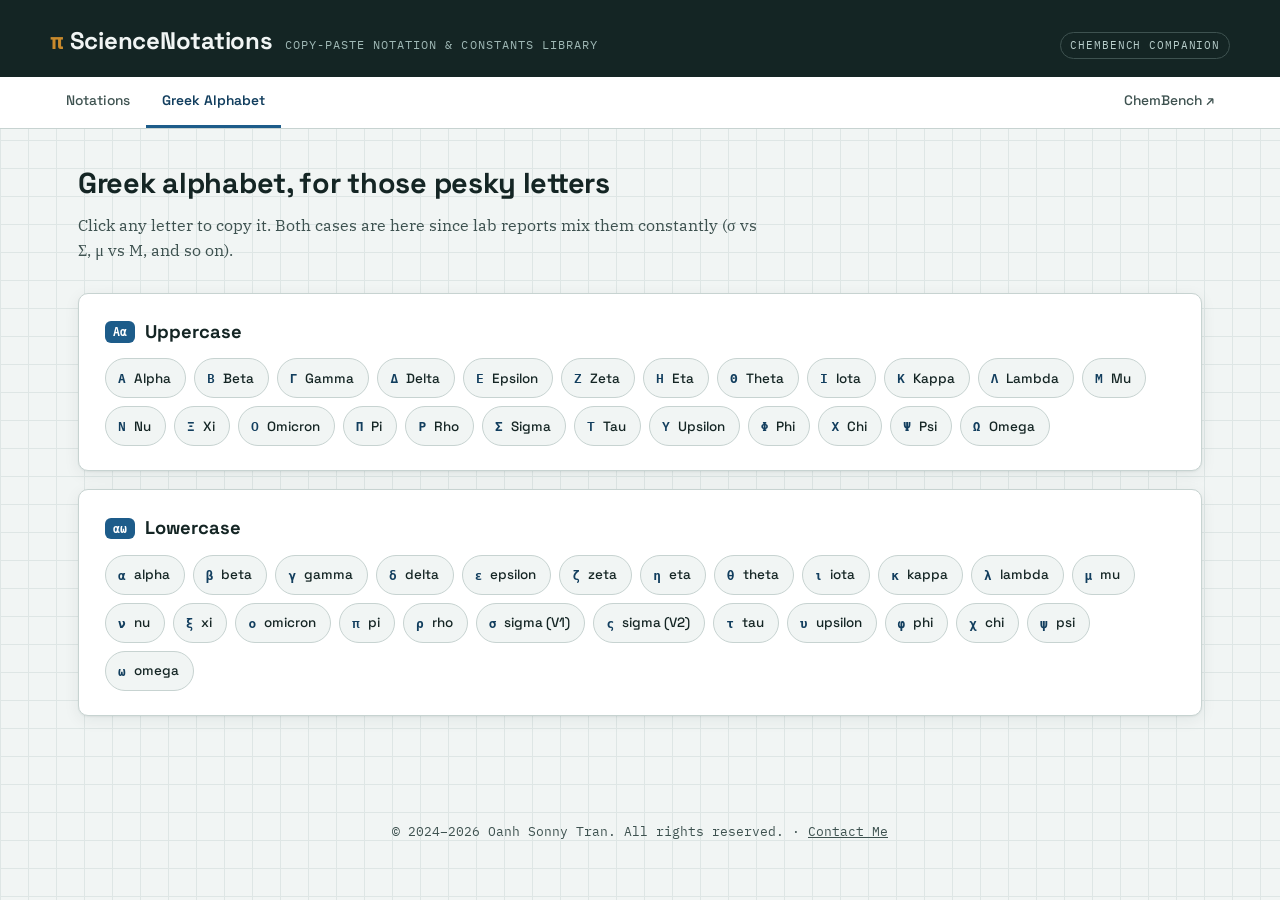
==== greek-alphabet.html @ dbe852f6 "Minor grammar Changes" ====
<!DOCTYPE html>
<html lang="en">
<head>
<meta charset="UTF-8">
<meta name="viewport" content="width=device-width, initial-scale=1.0">
<title>Greek Alphabet — ScienceNotations</title>
<link rel="preconnect" href="https://fonts.googleapis.com">
<link rel="preconnect" href="https://fonts.gstatic.com" crossorigin>
<link href="https://fonts.googleapis.com/css2?family=Space+Grotesk:wght@400;500;600;700&family=IBM+Plex+Serif:ital,wght@0,400;0,500;0,600;1,400&family=IBM+Plex+Mono:wght@400;500;600&display=swap" rel="stylesheet">
<link rel="stylesheet" href="styles.css">
</head>
<body>

<header>
  <div class="header-inner">
    <div class="brand">
      <h1><span class="glyph">π</span> ScienceNotations</h1>
      <span class="eyebrow">copy-paste notation & constants library</span>
    </div>
    <a class="badge" href="https://o-tran.github.io/chembench/" target="_blank" rel="noopener">chembench companion</a>
  </div>
</header>

<nav>
  <div class="nav-inner">
    <a class="nav-link" href="index.html">Notations</a>
    <a class="nav-link active" href="greek-alphabet.html">Greek Alphabet</a>
    <a class="nav-link external" href="https://o-tran.github.io/chembench/" target="_blank" rel="noopener">ChemBench ↗</a>
  </div>
</nav>

<main>
  <div class="hero">
    <h2>Greek alphabet, for those pesky letters</h2>
    <p>Click any letter to copy it. Both cases are here since lab reports mix them constantly (σ vs Σ, μ vs M, and so on).</p>
  </div>

  <div class="sections">
    <section class="notation-section">
      <h2><span class="section-index">Αα</span> Uppercase</h2>
      <div class="copy-grid">
        <button class="copy-chip" onclick="copyPlain('Α', this)"><span class="sym">Α</span> Alpha</button>
        <button class="copy-chip" onclick="copyPlain('B', this)"><span class="sym">B</span> Beta</button>
        <button class="copy-chip" onclick="copyPlain('Γ', this)"><span class="sym">Γ</span> Gamma</button>
        <button class="copy-chip" onclick="copyPlain('Δ', this)"><span class="sym">Δ</span> Delta</button>
        <button class="copy-chip" onclick="copyPlain('E', this)"><span class="sym">E</span> Epsilon</button>
        <button class="copy-chip" onclick="copyPlain('Z', this)"><span class="sym">Z</span> Zeta</button>
        <button class="copy-chip" onclick="copyPlain('H', this)"><span class="sym">H</span> Eta</button>
        <button class="copy-chip" onclick="copyPlain('Θ', this)"><span class="sym">Θ</span> Theta</button>
        <button class="copy-chip" onclick="copyPlain('I', this)"><span class="sym">I</span> Iota</button>
        <button class="copy-chip" onclick="copyPlain('K', this)"><span class="sym">K</span> Kappa</button>
        <button class="copy-chip" onclick="copyPlain('Λ', this)"><span class="sym">Λ</span> Lambda</button>
        <button class="copy-chip" onclick="copyPlain('M', this)"><span class="sym">M</span> Mu</button>
        <button class="copy-chip" onclick="copyPlain('N', this)"><span class="sym">N</span> Nu</button>
        <button class="copy-chip" onclick="copyPlain('Ξ', this)"><span class="sym">Ξ</span> Xi</button>
        <button class="copy-chip" onclick="copyPlain('O', this)"><span class="sym">O</span> Omicron</button>
        <button class="copy-chip" onclick="copyPlain('Π', this)"><span class="sym">Π</span> Pi</button>
        <button class="copy-chip" onclick="copyPlain('Ρ', this)"><span class="sym">Ρ</span> Rho</button>
        <button class="copy-chip" onclick="copyPlain('Σ', this)"><span class="sym">Σ</span> Sigma</button>
        <button class="copy-chip" onclick="copyPlain('T', this)"><span class="sym">T</span> Tau</button>
        <button class="copy-chip" onclick="copyPlain('Y', this)"><span class="sym">Y</span> Upsilon</button>
        <button class="copy-chip" onclick="copyPlain('Φ', this)"><span class="sym">Φ</span> Phi</button>
        <button class="copy-chip" onclick="copyPlain('Χ', this)"><span class="sym">Χ</span> Chi</button>
        <button class="copy-chip" onclick="copyPlain('Ψ', this)"><span class="sym">Ψ</span> Psi</button>
        <button class="copy-chip" onclick="copyPlain('Ω', this)"><span class="sym">Ω</span> Omega</button>
      </div>
    </section>

    <section class="notation-section">
      <h2><span class="section-index">αω</span> Lowercase</h2>
      <div class="copy-grid">
        <button class="copy-chip" onclick="copyPlain('α', this)"><span class="sym">α</span> alpha</button>
        <button class="copy-chip" onclick="copyPlain('β', this)"><span class="sym">β</span> beta</button>
        <button class="copy-chip" onclick="copyPlain('γ', this)"><span class="sym">γ</span> gamma</button>
        <button class="copy-chip" onclick="copyPlain('δ', this)"><span class="sym">δ</span> delta</button>
        <button class="copy-chip" onclick="copyPlain('ε', this)"><span class="sym">ε</span> epsilon</button>
        <button class="copy-chip" onclick="copyPlain('ζ', this)"><span class="sym">ζ</span> zeta</button>
        <button class="copy-chip" onclick="copyPlain('η', this)"><span class="sym">η</span> eta</button>
        <button class="copy-chip" onclick="copyPlain('θ', this)"><span class="sym">θ</span> theta</button>
        <button class="copy-chip" onclick="copyPlain('ι', this)"><span class="sym">ι</span> iota</button>
        <button class="copy-chip" onclick="copyPlain('κ', this)"><span class="sym">κ</span> kappa</button>
        <button class="copy-chip" onclick="copyPlain('λ', this)"><span class="sym">λ</span> lambda</button>
        <button class="copy-chip" onclick="copyPlain('μ', this)"><span class="sym">μ</span> mu</button>
        <button class="copy-chip" onclick="copyPlain('ν', this)"><span class="sym">ν</span> nu</button>
        <button class="copy-chip" onclick="copyPlain('ξ', this)"><span class="sym">ξ</span> xi</button>
        <button class="copy-chip" onclick="copyPlain('ο', this)"><span class="sym">ο</span> omicron</button>
        <button class="copy-chip" onclick="copyPlain('π', this)"><span class="sym">π</span> pi</button>
        <button class="copy-chip" onclick="copyPlain('ρ', this)"><span class="sym">ρ</span> rho</button>
        <button class="copy-chip" onclick="copyPlain('σ', this)"><span class="sym">σ</span> sigma (V1)</button>
        <button class="copy-chip" onclick="copyPlain('ς', this)"><span class="sym">ς</span> sigma (V2)</button>
        <button class="copy-chip" onclick="copyPlain('τ', this)"><span class="sym">τ</span> tau</button>
        <button class="copy-chip" onclick="copyPlain('υ', this)"><span class="sym">υ</span> upsilon</button>
        <button class="copy-chip" onclick="copyPlain('φ', this)"><span class="sym">φ</span> phi</button>
        <button class="copy-chip" onclick="copyPlain('χ', this)"><span class="sym">χ</span> chi</button>
        <button class="copy-chip" onclick="copyPlain('ψ', this)"><span class="sym">ψ</span> psi</button>
        <button class="copy-chip" onclick="copyPlain('ω', this)"><span class="sym">ω</span> omega</button>
      </div>
    </section>
  </div>
</main>

<footer>
  © 2024–2026 Oanh Sonny Tran. All rights reserved. · <a href="mailto:otxtra1234@gmail.com">Contact Me</a>
</footer>

<div class="toast" id="toast"></div>

<script src="script.js"></script>
</body>
</html>
---- styles.css ----
:root {
  --paper: #F1F5F4;
  --panel: #FFFFFF;
  --ink: #142524;
  --ink-soft: #3E5250;
  --line: #C7D3D1;
  --line-soft: #DEE6E5;
  --blue: #1D5C8A;
  --blue-deep: #123E5E;
  --purple: #6B3FA0;
  --correct: #2F8F5B;
  --correct-bg: #E7F5EC;
  --incorrect: #C1443C;
  --incorrect-bg: #FBEAE8;
  --amber: #C98A2C;
  --amber-bg: #FBF1E1;
  --radius: 10px;
  --shadow: 0 1px 2px rgba(20,37,36,0.06), 0 4px 16px rgba(20,37,36,0.07);
}

* { box-sizing: border-box; }
html { scroll-behavior: smooth; }

body {
  margin: 0;
  background: var(--paper);
  background-image:
    linear-gradient(var(--line-soft) 1px, transparent 1px),
    linear-gradient(90deg, var(--line-soft) 1px, transparent 1px);
  background-size: 28px 28px;
  background-attachment: fixed;
  color: var(--ink);
  font-family: 'IBM Plex Serif', serif;
  line-height: 1.55;
}
.mono { font-family: 'IBM Plex Mono', monospace; }
a { color: var(--blue-deep); }
sub, sup { font-size: 0.72em; }

/* ---------- header / nav ---------- */
header {
  background: var(--ink);
  color: var(--paper);
  padding: 22px 28px 18px;
}
.header-inner { max-width: 1180px; margin: 0 auto; display: flex; align-items: baseline; justify-content: space-between; flex-wrap: wrap; gap: 8px; }
.brand { display: flex; align-items: baseline; gap: 12px; }
.brand h1 { font-family: 'Space Grotesk', sans-serif; font-weight: 700; font-size: 1.5rem; margin: 0; letter-spacing: -0.01em; }
.brand h1 .glyph { color: var(--amber); }
.eyebrow { font-family: 'IBM Plex Mono', monospace; font-size: 0.72rem; letter-spacing: 0.09em; text-transform: uppercase; color: #9FB8B5; }
.badge { font-family: 'IBM Plex Mono', monospace; font-size: 0.68rem; letter-spacing: 0.08em; text-transform: uppercase; border: 1px solid #3E5250; color: #B9CFCC; padding: 4px 9px; border-radius: 20px; text-decoration: none; }

nav { background: var(--panel); border-bottom: 1px solid var(--line); position: sticky; top: 0; z-index: 20; }
.nav-inner { max-width: 1180px; margin: 0 auto; display: flex; overflow-x: auto; }
.nav-link {
  font-family: 'Space Grotesk', sans-serif; font-size: 0.86rem; font-weight: 500;
  background: none; border: none; cursor: pointer; text-decoration: none;
  padding: 13px 16px; color: var(--ink-soft); border-bottom: 3px solid transparent;
  white-space: nowrap; display: flex; align-items: center; gap: 6px;
}
.nav-link.active { color: var(--blue-deep); border-bottom-color: var(--blue); font-weight: 600; }
.nav-link:not(.active):hover { color: var(--ink); background: var(--paper); }
.nav-link.external { margin-left: auto; }

main { max-width: 1180px; margin: 0 auto; padding: 32px 28px 80px; }

/* ---------- hero ---------- */
.hero { margin-bottom: 30px; }
.hero h2 { font-family: 'Space Grotesk', sans-serif; font-size: 1.8rem; margin: 0 0 8px; letter-spacing: -0.01em; }
.hero p { color: var(--ink-soft); max-width: 68ch; margin: 0 0 6px; }
.hero ol { color: var(--ink-soft); max-width: 68ch; margin: 10px 0 0; padding-left: 20px; }
.hero ol li { margin-bottom: 3px; }

/* ---------- layout: sticky contents sidebar + sections ---------- */
.workbench { display: grid; grid-template-columns: 220px 1fr; gap: 22px; align-items: start; }
@media (max-width: 800px) { .workbench { grid-template-columns: 1fr; } .toc { position: static; } }

.toc {
  position: sticky; top: 70px;
  background: var(--panel); border: 1px solid var(--line); border-radius: var(--radius);
  padding: 16px; box-shadow: var(--shadow);
  max-height: calc(100vh - 100px); overflow-y: auto;
}
.toc-label { font-family: 'IBM Plex Mono', monospace; font-size: 0.62rem; letter-spacing: 0.08em; text-transform: uppercase; color: var(--ink-soft); margin-bottom: 10px; display: block; }
.toc ul { list-style: none; margin: 0; padding: 0; display: flex; flex-direction: column; gap: 2px; }
.toc a {
  display: block; font-family: 'Space Grotesk', sans-serif; font-size: 0.82rem; font-weight: 500;
  color: var(--ink-soft); text-decoration: none; padding: 6px 8px; border-radius: 6px; border-left: 3px solid transparent;
}
.toc a:hover { background: var(--paper); color: var(--ink); }
.toc a.active-section { border-left-color: var(--blue); color: var(--blue-deep); background: var(--paper); font-weight: 600; }

/* ---------- notation sections ---------- */
.sections { display: flex; flex-direction: column; gap: 18px; }
.notation-section {
  background: var(--panel); border: 1px solid var(--line); border-radius: var(--radius);
  box-shadow: var(--shadow); padding: 24px 26px; scroll-margin-top: 76px;
}
.notation-section h2 {
  font-family: 'Space Grotesk', sans-serif; font-size: 1.15rem; margin: 0 0 4px;
  display: flex; align-items: center; gap: 10px;
}
.section-index {
  font-family: 'IBM Plex Mono', monospace; font-size: 0.72rem; color: white; background: var(--blue);
  border-radius: 6px; padding: 2px 8px; font-weight: 600;
}
.notation-section h4 {
  font-family: 'Space Grotesk', sans-serif; font-size: 0.85rem; font-weight: 600; color: var(--ink-soft);
  text-transform: uppercase; letter-spacing: 0.04em; margin: 18px 0 10px;
}
.notation-section h4:first-of-type { margin-top: 16px; }

/* ---------- copy chips ---------- */
.copy-grid { display: flex; flex-wrap: wrap; gap: 8px; margin-top: 12px; }
.copy-chip {
  background: var(--paper); border: 1.5px solid var(--line); border-radius: 20px;
  padding: 8px 14px 8px 12px; font-family: 'Space Grotesk', sans-serif; font-size: 0.84rem; font-weight: 500;
  color: var(--ink); cursor: pointer; display: inline-flex; align-items: center; gap: 8px;
  transition: border-color .12s ease, background .12s ease, transform .08s ease;
}
.copy-chip .sym { font-family: 'IBM Plex Mono', monospace; font-weight: 600; color: var(--blue-deep); font-size: 0.95em; }
.copy-chip:hover { border-color: var(--blue); background: var(--panel); }
.copy-chip:active { transform: scale(0.96); }
.copy-chip.copied { border-color: var(--correct); background: var(--correct-bg); }
.copy-chip.copied .sym { color: var(--correct); }

.copy-grid.constants .copy-chip .sym { color: var(--amber); }
.copy-grid.constants .copy-chip:hover { border-color: var(--amber); }
.copy-grid.constants .copy-chip.copied { border-color: var(--correct); background: var(--correct-bg); }
.copy-grid.constants .copy-chip.copied .sym { color: var(--correct); }

footer { text-align: center; padding: 26px; color: var(--ink-soft); font-size: 0.8rem; font-family: 'IBM Plex Mono', monospace; }
footer a { color: var(--ink-soft); }

.toast {
  position: fixed; bottom: 22px; left: 50%; transform: translateX(-50%) translateY(20px);
  background: var(--ink); color: var(--paper); padding: 11px 20px; border-radius: 8px; font-family: 'Space Grotesk', sans-serif;
  font-size: 0.85rem; opacity: 0; transition: opacity .25s ease, transform .25s ease; pointer-events: none; z-index: 50;
  max-width: 90vw; text-align: center;
}
.toast .toast-sym { font-family: 'IBM Plex Mono', monospace; color: var(--amber); margin-left: 4px; }
.toast.show { opacity: 1; transform: translateX(-50%) translateY(0); }

@media (prefers-reduced-motion: reduce) {
  * { transition: none !important; scroll-behavior: auto !important; }
}
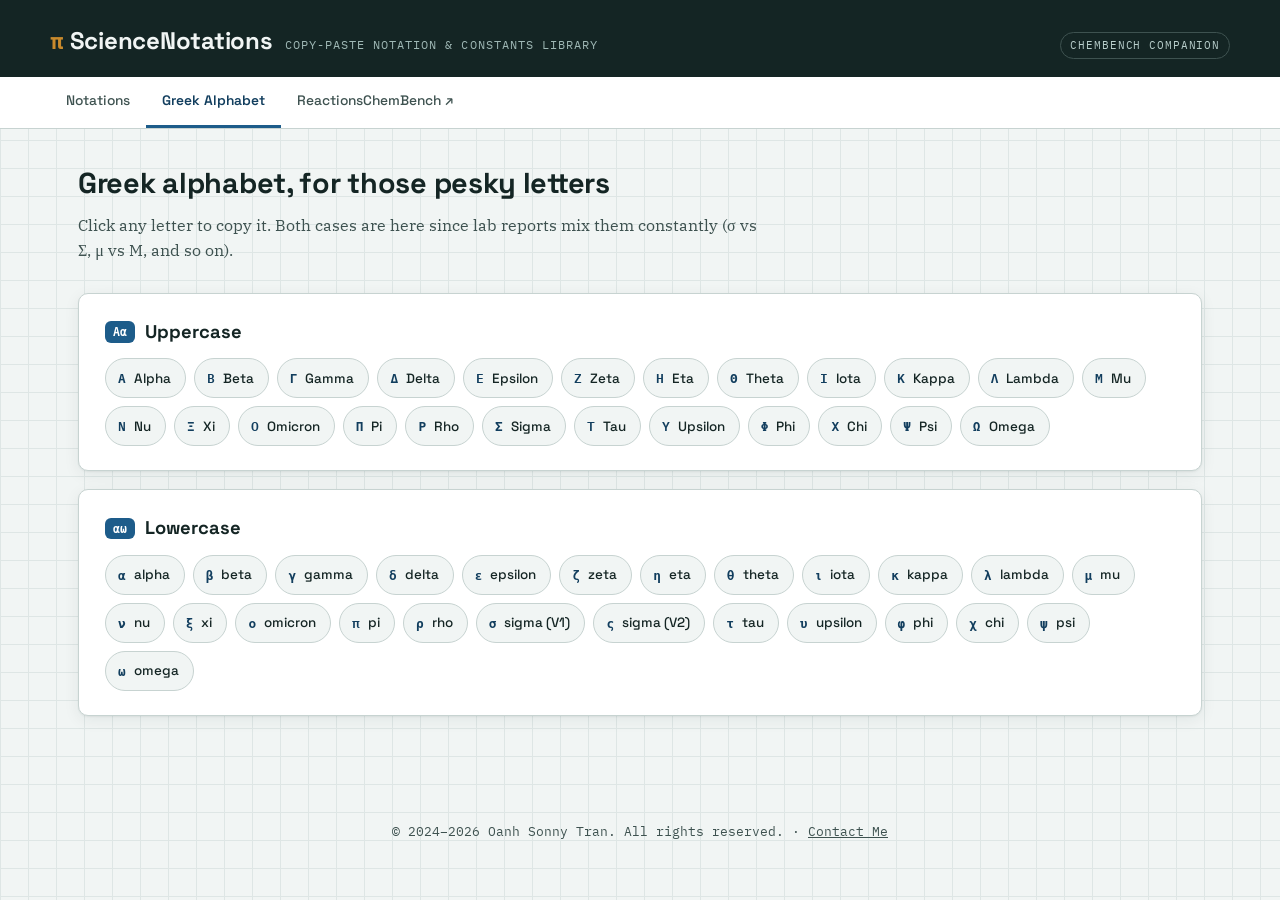
==== commit 1a0d29d0: "Update greek-alphabet.html" ====
--- a/greek-alphabet.html
+++ b/greek-alphabet.html
@@ -25,6 +25,7 @@
   <div class="nav-inner">
     <a class="nav-link" href="index.html">Notations</a>
     <a class="nav-link active" href="greek-alphabet.html">Greek Alphabet</a>
+    <a class="nav-link" href="reactions.html">Reactions</a.
     <a class="nav-link external" href="https://o-tran.github.io/chembench/" target="_blank" rel="noopener">ChemBench ↗</a>
   </div>
 </nav>
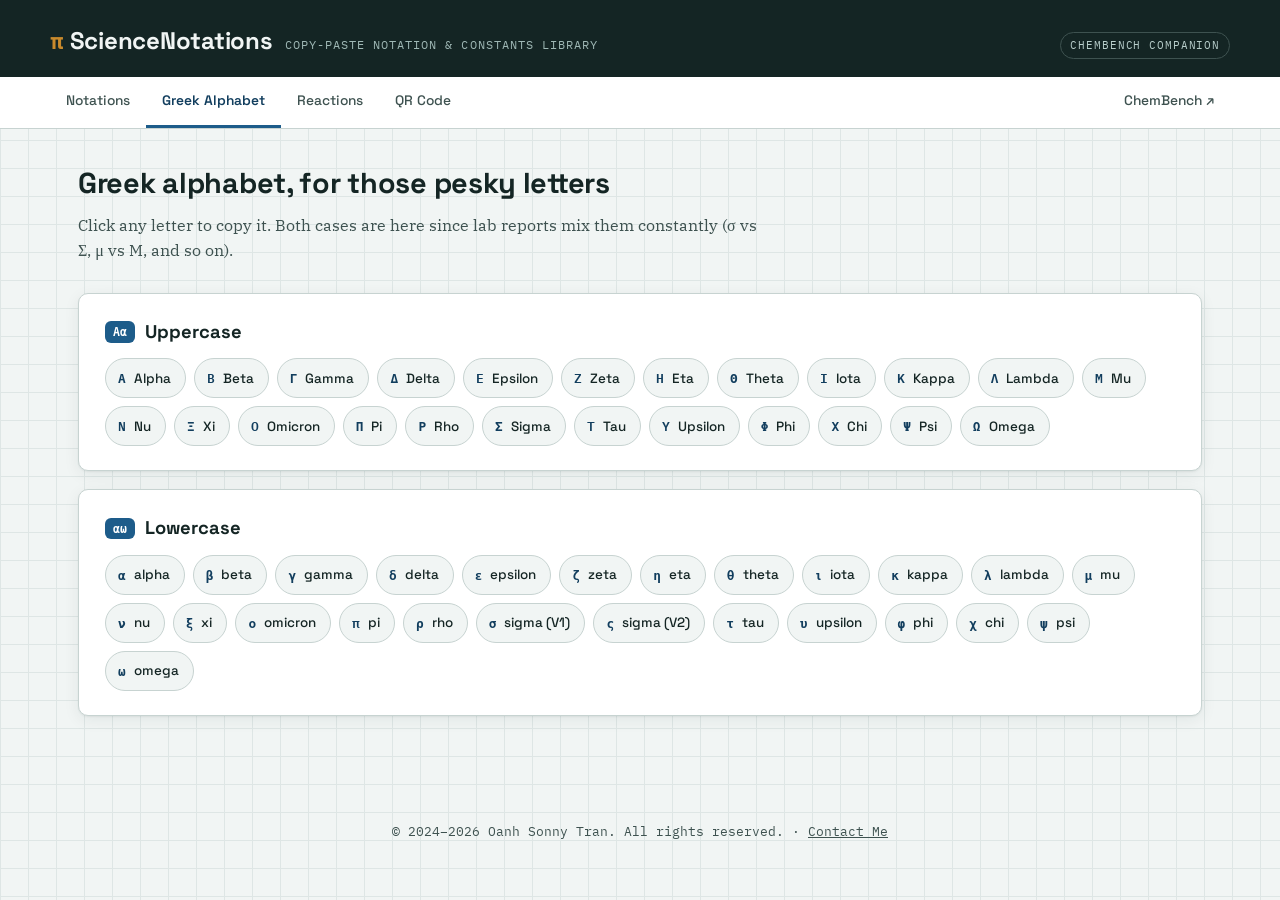
==== commit 73be1853: "QR generator added QR generator page" ====
--- a/greek-alphabet.html
+++ b/greek-alphabet.html
@@ -25,7 +25,8 @@
   <div class="nav-inner">
     <a class="nav-link" href="index.html">Notations</a>
     <a class="nav-link active" href="greek-alphabet.html">Greek Alphabet</a>
-    <a class="nav-link" href="reactions.html">Reactions</a.
+    <a class="nav-link" href="reactions.html">Reactions</a>
+    <a class="nav-link" href="qr-generator.html">QR Code</a>
     <a class="nav-link external" href="https://o-tran.github.io/chembench/" target="_blank" rel="noopener">ChemBench ↗</a>
   </div>
 </nav>
--- a/styles.css
+++ b/styles.css
@@ -129,6 +129,79 @@
 .copy-grid.constants .copy-chip.copied { border-color: var(--correct); background: var(--correct-bg); }
 .copy-grid.constants .copy-chip.copied .sym { color: var(--correct); }
 
+/* ---------- reaction chips (Reactions page) ---------- */
+.reaction-grid { display: grid; grid-template-columns: repeat(auto-fill, minmax(260px, 1fr)); gap: 10px; }
+.reaction-chip {
+  border-radius: var(--radius); padding: 12px 16px; flex-direction: column; align-items: flex-start;
+  gap: 4px; width: 100%; text-align: left;
+}
+.reaction-chip .sym { font-size: 1rem; line-height: 1.35; white-space: normal; word-break: break-word; }
+.reaction-chip .rx-label {
+  font-family: 'Space Grotesk', sans-serif; font-weight: 500; font-size: 0.72rem;
+  color: var(--ink-soft); text-transform: uppercase; letter-spacing: 0.03em;
+}
+.reaction-chip.copied .rx-label { color: var(--correct); }
+
+/* ---------- QR code generator page ---------- */
+.qr-layout { display: grid; grid-template-columns: minmax(280px, 380px) 1fr; gap: 22px; align-items: start; }
+@media (max-width: 800px) { .qr-layout { grid-template-columns: 1fr; } }
+
+.qr-panel {
+  background: var(--panel); border: 1px solid var(--line); border-radius: var(--radius);
+  box-shadow: var(--shadow); padding: 24px 26px;
+}
+.qr-panel h2 {
+  font-family: 'Space Grotesk', sans-serif; font-size: 1.05rem; margin: 0 0 16px;
+  display: flex; align-items: center; gap: 10px;
+}
+
+.qr-field { margin-bottom: 16px; }
+.qr-field label {
+  display: block; font-family: 'Space Grotesk', sans-serif; font-size: 0.78rem; font-weight: 600;
+  color: var(--ink-soft); text-transform: uppercase; letter-spacing: 0.03em; margin-bottom: 6px;
+}
+.qr-field textarea, .qr-field select {
+  width: 100%; font-family: 'IBM Plex Mono', monospace; font-size: 0.88rem; color: var(--ink);
+  background: var(--paper); border: 1.5px solid var(--line); border-radius: 8px; padding: 10px 12px;
+  resize: vertical;
+}
+.qr-field textarea { min-height: 90px; }
+.qr-field textarea:focus, .qr-field select:focus { outline: none; border-color: var(--blue); }
+.qr-row { display: flex; gap: 10px; }
+.qr-row .qr-field { flex: 1; margin-bottom: 0; }
+
+.qr-error {
+  display: none; font-family: 'Space Grotesk', sans-serif; font-size: 0.8rem;
+  color: var(--incorrect); background: var(--incorrect-bg); border-radius: 8px; padding: 8px 12px; margin-bottom: 14px;
+}
+
+.qr-btn {
+  font-family: 'Space Grotesk', sans-serif; font-size: 0.86rem; font-weight: 600; cursor: pointer;
+  border-radius: 20px; padding: 10px 18px; border: 1.5px solid var(--blue); background: var(--blue);
+  color: white; transition: background .12s ease, border-color .12s ease, opacity .12s ease;
+}
+.qr-btn:hover { background: var(--blue-deep); border-color: var(--blue-deep); }
+.qr-btn.secondary { background: var(--panel); color: var(--blue-deep); }
+.qr-btn.secondary:hover { background: var(--paper); }
+.qr-btn:disabled { opacity: 0.45; cursor: not-allowed; }
+.qr-btn:disabled:hover { background: var(--panel); }
+.qr-actions { display: flex; gap: 10px; flex-wrap: wrap; margin-top: 18px; }
+
+.qr-preview-panel {
+  background: var(--panel); border: 1px solid var(--line); border-radius: var(--radius);
+  box-shadow: var(--shadow); padding: 32px; display: flex; flex-direction: column;
+  align-items: center; justify-content: center; min-height: 380px;
+}
+#qr-preview {
+  display: flex; align-items: center; justify-content: center; min-height: 256px;
+}
+#qr-preview.qr-empty {
+  color: var(--ink-soft); font-family: 'Space Grotesk', sans-serif; font-size: 0.9rem;
+  border: 1.5px dashed var(--line); border-radius: var(--radius); padding: 40px; width: 100%; text-align: center;
+}
+#qr-preview canvas, #qr-preview img { border-radius: 6px; box-shadow: var(--shadow); }
+.qr-preview-actions { display: flex; gap: 10px; flex-wrap: wrap; margin-top: 20px; justify-content: center; }
+
 footer { text-align: center; padding: 26px; color: var(--ink-soft); font-size: 0.8rem; font-family: 'IBM Plex Mono', monospace; }
 footer a { color: var(--ink-soft); }
 
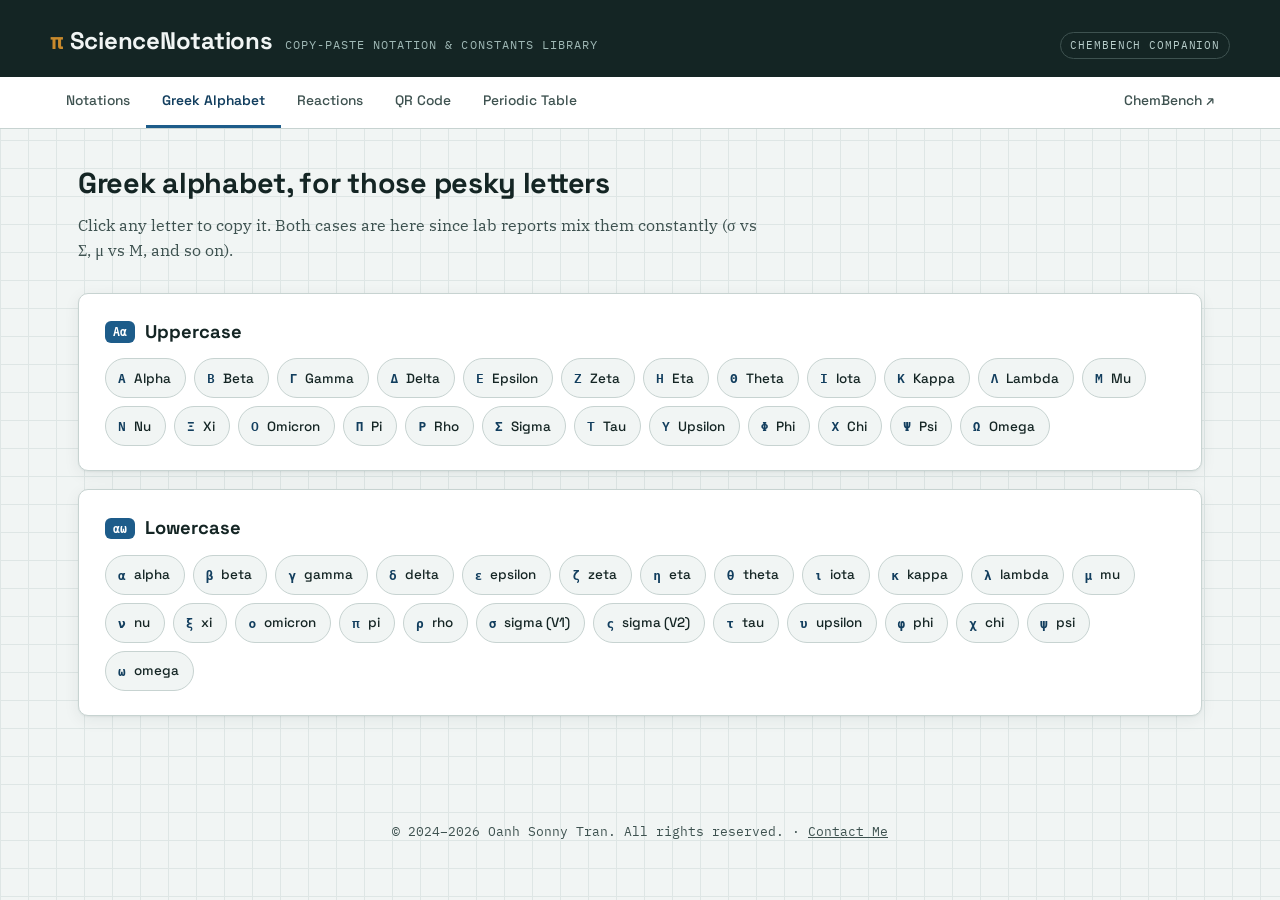
==== commit 5bf1b827: "Added Ptable cp cp/paste table elements 1 click - symbol 2 click - chem name 3 clicks - molar mass C" ====
--- a/greek-alphabet.html
+++ b/greek-alphabet.html
@@ -27,6 +27,7 @@
     <a class="nav-link active" href="greek-alphabet.html">Greek Alphabet</a>
     <a class="nav-link" href="reactions.html">Reactions</a>
     <a class="nav-link" href="qr-generator.html">QR Code</a>
+    <a class="nav-link" href="periodic-table.html">Periodic Table</a>
     <a class="nav-link external" href="https://o-tran.github.io/chembench/" target="_blank" rel="noopener">ChemBench ↗</a>
   </div>
 </nav>
--- a/styles.css
+++ b/styles.css
@@ -1,3 +1,24 @@
+/* =========================================================================
+   ScienceNotations — shared stylesheet
+   ChemBench design tokens + layout + components, used by every page.
+
+   Contents
+   1. Design tokens
+   2. Reset & base
+   3. Header
+   4. Navigation
+   5. Main layout & hero
+   6. Footer
+   7. Toast (copy confirmation)
+   8. TOC sidebar + notation sections   (index.html, reactions.html, greek-alphabet.html)
+   9. Copy chips                       (index.html, greek-alphabet.html)
+   10. Page: Reactions                 (reaction chips)
+   11. Page: QR code generator
+   12. Page: Periodic table
+   13. Accessibility
+   ========================================================================= */
+
+/* ---------- 1. design tokens ---------- */
 :root {
   --paper: #F1F5F4;
   --panel: #FFFFFF;
@@ -18,6 +39,7 @@
   --shadow: 0 1px 2px rgba(20,37,36,0.06), 0 4px 16px rgba(20,37,36,0.07);
 }
 
+/* ---------- 2. reset & base ---------- */
 * { box-sizing: border-box; }
 html { scroll-behavior: smooth; }
 
@@ -37,7 +59,7 @@
 a { color: var(--blue-deep); }
 sub, sup { font-size: 0.72em; }
 
-/* ---------- header / nav ---------- */
+/* ---------- 3. header ---------- */
 header {
   background: var(--ink);
   color: var(--paper);
@@ -50,6 +72,7 @@
 .eyebrow { font-family: 'IBM Plex Mono', monospace; font-size: 0.72rem; letter-spacing: 0.09em; text-transform: uppercase; color: #9FB8B5; }
 .badge { font-family: 'IBM Plex Mono', monospace; font-size: 0.68rem; letter-spacing: 0.08em; text-transform: uppercase; border: 1px solid #3E5250; color: #B9CFCC; padding: 4px 9px; border-radius: 20px; text-decoration: none; }
 
+/* ---------- 4. navigation ---------- */
 nav { background: var(--panel); border-bottom: 1px solid var(--line); position: sticky; top: 0; z-index: 20; }
 .nav-inner { max-width: 1180px; margin: 0 auto; display: flex; overflow-x: auto; }
 .nav-link {
@@ -64,14 +87,28 @@
 
 main { max-width: 1180px; margin: 0 auto; padding: 32px 28px 80px; }
 
-/* ---------- hero ---------- */
+/* ---------- 5. main layout & hero ---------- */
 .hero { margin-bottom: 30px; }
 .hero h2 { font-family: 'Space Grotesk', sans-serif; font-size: 1.8rem; margin: 0 0 8px; letter-spacing: -0.01em; }
 .hero p { color: var(--ink-soft); max-width: 68ch; margin: 0 0 6px; }
 .hero ol { color: var(--ink-soft); max-width: 68ch; margin: 10px 0 0; padding-left: 20px; }
 .hero ol li { margin-bottom: 3px; }
 
-/* ---------- layout: sticky contents sidebar + sections ---------- */
+/* ---------- 6. footer ---------- */
+footer { text-align: center; padding: 26px; color: var(--ink-soft); font-size: 0.8rem; font-family: 'IBM Plex Mono', monospace; }
+footer a { color: var(--ink-soft); }
+
+/* ---------- 7. toast (copy confirmation) ---------- */
+.toast {
+  position: fixed; bottom: 22px; left: 50%; transform: translateX(-50%) translateY(20px);
+  background: var(--ink); color: var(--paper); padding: 11px 20px; border-radius: 8px; font-family: 'Space Grotesk', sans-serif;
+  font-size: 0.85rem; opacity: 0; transition: opacity .25s ease, transform .25s ease; pointer-events: none; z-index: 50;
+  max-width: 90vw; text-align: center;
+}
+.toast .toast-sym { font-family: 'IBM Plex Mono', monospace; color: var(--amber); margin-left: 4px; }
+.toast.show { opacity: 1; transform: translateX(-50%) translateY(0); }
+
+/* ---------- 8. sticky TOC sidebar + notation sections ---------- */
 .workbench { display: grid; grid-template-columns: 220px 1fr; gap: 22px; align-items: start; }
 @media (max-width: 800px) { .workbench { grid-template-columns: 1fr; } .toc { position: static; } }
 
@@ -110,7 +147,7 @@
 }
 .notation-section h4:first-of-type { margin-top: 16px; }
 
-/* ---------- copy chips ---------- */
+/* ---------- 9. copy chips ---------- */
 .copy-grid { display: flex; flex-wrap: wrap; gap: 8px; margin-top: 12px; }
 .copy-chip {
   background: var(--paper); border: 1.5px solid var(--line); border-radius: 20px;
@@ -129,7 +166,7 @@
 .copy-grid.constants .copy-chip.copied { border-color: var(--correct); background: var(--correct-bg); }
 .copy-grid.constants .copy-chip.copied .sym { color: var(--correct); }
 
-/* ---------- reaction chips (Reactions page) ---------- */
+/* ---------- 10. page: reactions (reaction chips) ---------- */
 .reaction-grid { display: grid; grid-template-columns: repeat(auto-fill, minmax(260px, 1fr)); gap: 10px; }
 .reaction-chip {
   border-radius: var(--radius); padding: 12px 16px; flex-direction: column; align-items: flex-start;
@@ -142,7 +179,7 @@
 }
 .reaction-chip.copied .rx-label { color: var(--correct); }
 
-/* ---------- QR code generator page ---------- */
+/* ---------- 11. page: QR code generator ---------- */
 .qr-layout { display: grid; grid-template-columns: minmax(280px, 380px) 1fr; gap: 22px; align-items: start; }
 @media (max-width: 800px) { .qr-layout { grid-template-columns: 1fr; } }
 
@@ -202,18 +239,69 @@
 #qr-preview canvas, #qr-preview img { border-radius: 6px; box-shadow: var(--shadow); }
 .qr-preview-actions { display: flex; gap: 10px; flex-wrap: wrap; margin-top: 20px; justify-content: center; }
 
-footer { text-align: center; padding: 26px; color: var(--ink-soft); font-size: 0.8rem; font-family: 'IBM Plex Mono', monospace; }
-footer a { color: var(--ink-soft); }
-
-.toast {
-  position: fixed; bottom: 22px; left: 50%; transform: translateX(-50%) translateY(20px);
-  background: var(--ink); color: var(--paper); padding: 11px 20px; border-radius: 8px; font-family: 'Space Grotesk', sans-serif;
-  font-size: 0.85rem; opacity: 0; transition: opacity .25s ease, transform .25s ease; pointer-events: none; z-index: 50;
-  max-width: 90vw; text-align: center;
-}
-.toast .toast-sym { font-family: 'IBM Plex Mono', monospace; color: var(--amber); margin-left: 4px; }
-.toast.show { opacity: 1; transform: translateX(-50%) translateY(0); }
-
+/* ---------- 12. page: periodic table ---------- */
+.ptable-scroll {
+  overflow-x: auto; overflow-y: visible; padding: 50px 40px 70px;
+  background: var(--panel); border: 1px solid var(--line); border-radius: var(--radius); box-shadow: var(--shadow);
+}
+.ptable {
+  display: grid;
+  grid-template-columns: repeat(18, 58px);
+  grid-template-rows: repeat(7, 66px) 18px repeat(2, 66px);
+  gap: 3px;
+  width: max-content;
+  margin: 0 auto;
+}
+
+.element {
+  position: relative;
+  display: flex; flex-direction: column; align-items: center; justify-content: center;
+  width: 100%; height: 100%;
+  border: 1px solid rgba(20, 37, 36, 0.18); border-radius: 5px;
+  background: var(--el-color, var(--paper)); color: #1a1a1a;
+  cursor: pointer; padding: 3px 2px; overflow: hidden;
+  font-family: 'Space Grotesk', sans-serif;
+  transition: transform .16s ease, box-shadow .16s ease;
+  transform-origin: center center;
+}
+.element:hover, .element:focus-visible {
+  transform: scale(3.15);
+  z-index: 60;
+  box-shadow: 0 8px 28px rgba(20,37,36,0.35);
+  border-color: rgba(20, 37, 36, 0.35);
+  outline: none;
+}
+.element.copied { transform: scale(3.15); z-index: 60; box-shadow: 0 8px 28px rgba(20,37,36,0.35); }
+
+.element .num { font-size: 0.5rem; font-weight: 600; line-height: 1; }
+.element .sym { font-family: 'IBM Plex Mono', monospace; font-weight: 700; font-size: 1.25rem; line-height: 1.05; margin: 1px 0; }
+.element .ename { font-size: 0.4rem; font-weight: 500; line-height: 1.05; text-align: center; white-space: nowrap; overflow: hidden; text-overflow: ellipsis; max-width: 100%; }
+.element .mass { font-size: 0.38rem; font-weight: 500; line-height: 1.1; text-align: center; }
+.element .mass .unit { font-size: 0.85em; opacity: 0.75; }
+
+/* category colors */
+.el-alkali-metal          { --el-color: #FFAB7A; }
+.el-alkaline-earth-metal  { --el-color: #FFD08A; }
+.el-transition-metal      { --el-color: #93C6F0; }
+.el-post-transition-metal { --el-color: #8FD3C6; }
+.el-metalloid             { --el-color: #CDA4E8; }
+.el-nonmetal              { --el-color: #8DCB5E; }
+.el-halogen               { --el-color: #F6E58D; }
+.el-noble-gas             { --el-color: #ABA6E8; }
+.el-lanthanide            { --el-color: #F7A8C4; }
+.el-actinide              { --el-color: #EF7FA6; }
+.el-unknown               { --el-color: #C6CFCE; }
+
+.ptable-legend {
+  display: flex; flex-wrap: wrap; gap: 8px 18px; margin-top: 22px; padding-top: 18px; border-top: 1px solid var(--line-soft);
+  justify-content: center;
+}
+.ptable-legend .legend-item {
+  display: flex; align-items: center; gap: 7px; font-family: 'Space Grotesk', sans-serif; font-size: 0.76rem; color: var(--ink-soft);
+}
+.ptable-legend .swatch { width: 14px; height: 14px; border-radius: 4px; border: 1px solid rgba(20,37,36,0.2); }
+
+/* ---------- 13. accessibility ---------- */
 @media (prefers-reduced-motion: reduce) {
   * { transition: none !important; scroll-behavior: auto !important; }
 }
